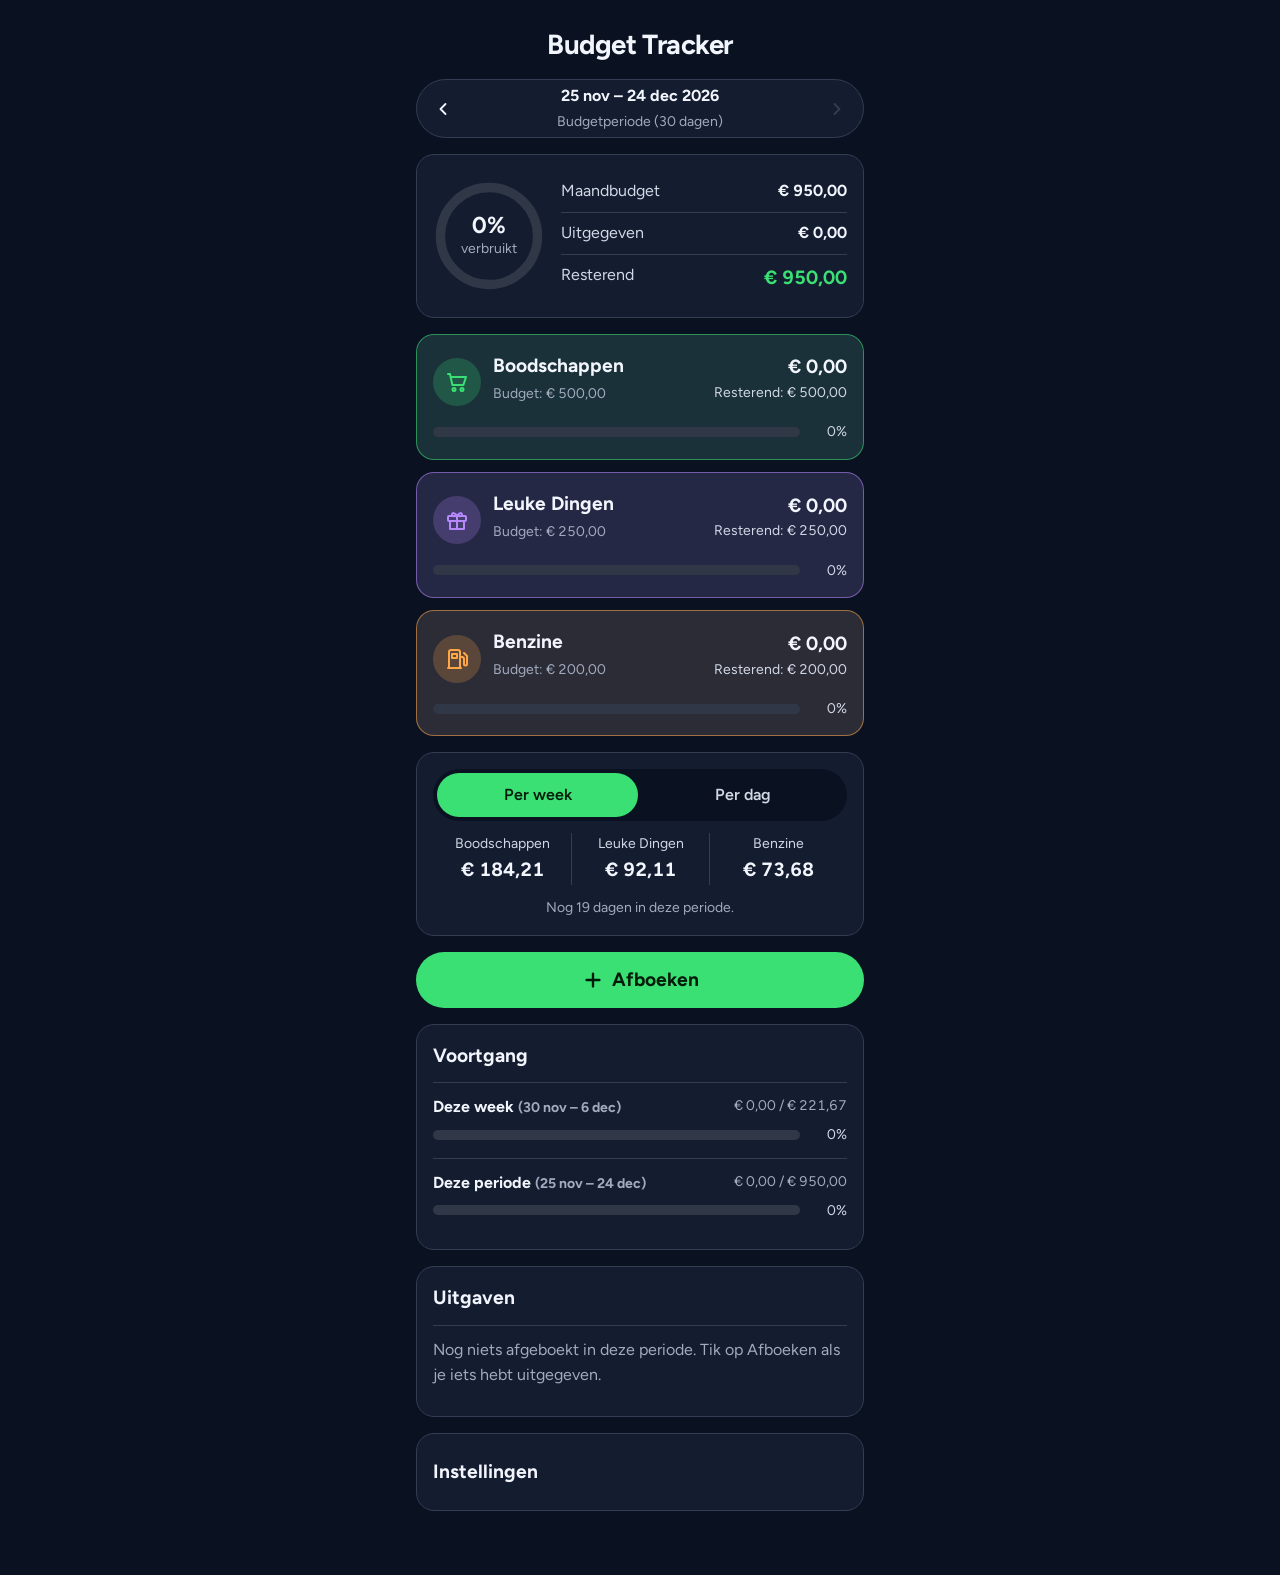
==== src/index.html @ 62d7f560 "Budget tracker: maandbudget, drie categorieën, afboeken en voortgang Co-Authored-By: Claude Opus 5.5" ====
<!doctype html>
<html lang="nl">
<head>
<meta charset="utf-8">
<meta name="viewport" content="width=device-width, initial-scale=1, viewport-fit=cover">
<meta name="theme-color" content="#151a2b">
<title>Budget Tracker</title>
<meta name="description" content="Eenvoudige budget tracker voor boodschappen, leuke dingen en benzine.">
<link rel="preconnect" href="https://fonts.googleapis.com">
<link rel="preconnect" href="https://fonts.gstatic.com" crossorigin>
<link href="https://fonts.googleapis.com/css2?family=Figtree:wght@400;600;700&display=swap" rel="stylesheet">
<link rel="stylesheet" href="style.css">
</head>
<body>
<main class="app">

  <header class="top">
    <h1>Budget Tracker</h1>
    <div class="period">
      <button class="icon-btn" id="prev" type="button" aria-label="Vorige periode">
        <svg aria-hidden="true" viewBox="0 0 24 24" fill="none" stroke="currentColor" stroke-width="2.2" stroke-linecap="round" stroke-linejoin="round"><path d="M15 18l-6-6 6-6"/></svg>
      </button>
      <div>
        <strong id="periodLabel">Deze periode</strong>
        <span id="periodSub">Budgetperiode</span>
      </div>
      <button class="icon-btn" id="next" type="button" aria-label="Volgende periode">
        <svg aria-hidden="true" viewBox="0 0 24 24" fill="none" stroke="currentColor" stroke-width="2.2" stroke-linecap="round" stroke-linejoin="round"><path d="M9 18l6-6-6-6"/></svg>
      </button>
    </div>
  </header>

  <section class="panel summary" aria-label="Samenvatting">
    <div class="ring" id="ring">
      <svg viewBox="0 0 120 120" aria-hidden="true">
        <circle class="track" cx="60" cy="60" r="52"/>
        <circle class="fill" id="ringFill" cx="60" cy="60" r="52" stroke-dasharray="326.73" stroke-dashoffset="326.73"/>
      </svg>
      <div class="ring-label"><strong class="num" id="ringPct">0%</strong><span>verbruikt</span></div>
    </div>
    <dl class="totals">
      <div><dt>Maandbudget</dt><dd class="num" id="tBudget">€ 950,00</dd></div>
      <div><dt>Uitgegeven</dt><dd class="num" id="tSpent">€ 0,00</dd></div>
      <div class="left" id="tLeftRow"><dt>Resterend</dt><dd class="num" id="tLeft">€ 950,00</dd></div>
    </dl>
  </section>

  <ul class="cats" id="cats" aria-label="Categorieën"></ul>

  <section class="panel" aria-label="Wat je nog kunt uitgeven">
    <div class="tabs" role="tablist">
      <button class="tab" role="tab" id="tabWeek" aria-selected="true" type="button">Per week</button>
      <button class="tab" role="tab" id="tabDay" aria-selected="false" type="button">Per dag</button>
    </div>
    <ul class="allow" id="allow"></ul>
    <p class="allow-note" id="allowNote">Wat je nog kunt uitgeven tot het eind van de periode.</p>
  </section>

  <button class="primary" id="openBook" type="button" aria-expanded="false" aria-controls="book">
    <svg aria-hidden="true" viewBox="0 0 24 24" fill="none" stroke="currentColor" stroke-width="2.6" stroke-linecap="round"><path d="M12 5v14M5 12h14"/></svg>
    Afboeken
  </button>

  <form class="panel book" id="book" hidden novalidate>
    <h2>Uitgave afboeken</h2>
    <div class="field">
      <label for="amount">Bedrag (€)</label>
      <input class="input num" id="amount" inputmode="decimal" autocomplete="off" placeholder="0,00" aria-describedby="amountErr">
      <p class="error" id="amountErr" aria-live="polite"></p>
    </div>
    <fieldset class="field">
      <legend>Categorie</legend>
      <div class="choices" id="choices"></div>
    </fieldset>
    <div class="field">
      <label for="note">Omschrijving (mag leeg)</label>
      <input class="input" id="note" autocomplete="off" placeholder="bv. Albert Heijn">
    </div>
    <div class="field">
      <label for="date">Datum</label>
      <input class="input" id="date" type="date">
    </div>
    <div class="row">
      <button class="ghost" type="button" id="cancelBook">Annuleren</button>
      <button class="primary" type="submit">Opslaan</button>
    </div>
  </form>

  <section class="panel progress" aria-label="Voortgang">
    <h2>Voortgang</h2>
    <div class="prog week">
      <div class="prog-head"><strong>Deze week <span id="weekRange"></span></strong><span class="num" id="weekNums"></span></div>
      <div class="bar"><div class="bar-track"><div class="bar-fill" id="weekBar"></div></div><span class="pct num" id="weekPct">0%</span></div>
    </div>
    <div class="prog">
      <div class="prog-head"><strong>Deze periode <span id="monthRange"></span></strong><span class="num" id="monthNums"></span></div>
      <div class="bar"><div class="bar-track"><div class="bar-fill" id="monthBar"></div></div><span class="pct num" id="monthPct">0%</span></div>
    </div>
  </section>

  <section class="panel list" aria-label="Uitgaven">
    <h2>Uitgaven</h2>
    <ul class="items" id="items"></ul>
    <p class="empty" id="empty">Nog niets afgeboekt in deze periode. Tik op Afboeken als je iets hebt uitgegeven.</p>
  </section>

  <details class="panel settings">
    <summary>Instellingen</summary>
    <form class="settings-grid" id="settings">
      <div class="field"><label for="bBood">Budget boodschappen (€)</label><input class="input num" id="bBood" inputmode="decimal"></div>
      <div class="field"><label for="bLeuk">Budget leuke dingen (€)</label><input class="input num" id="bLeuk" inputmode="decimal"></div>
      <div class="field"><label for="bBenz">Budget benzine (€)</label><input class="input num" id="bBenz" inputmode="decimal"></div>
      <div class="field"><label for="startDay">Periode begint op dag</label><input class="input num" id="startDay" type="number" min="1" max="28"></div>
      <button class="primary" type="submit">Bewaren</button>
    </form>
  </details>

</main>

<div class="toast" id="toast" role="status" hidden><span id="toastText"></span><button type="button" id="undo">Ongedaan maken</button></div>

<script src="app.js"></script>
</body>
</html>
---- src/style.css ----
/* Hallmark · shape: app screen · genre: atmospheric · theme: custom (after the owner's reference image)
 * paper: oklch(18% 0.035 265) · accent: oklch(80% 0.2 150) · display: Figtree · body: Figtree
 * nav: none, one screen with a period switcher · signature: the three envelopes, each with its own bar · states: empty, full, over budget
 * axes: night/sans/green · posture: single column, phone first · contrast: pass · v2.0.0 */
/* Hallmark · pre-emit critique: P4 H4 E4 S4 R3 V4 · weakest: R, the reference fixes the look, so the craft goes into states and numbers */
/* Hallmark · waive F5 · .cat-icon · the round category coins are in the owner's reference image */
/* Hallmark · waive F7 · .bar-track, .period, .tabs · bars and switchers are pill-shaped in the owner's reference */
@import url("./tokens.css");
@import url("./base.css");

body {
  background: var(--color-paper);
  min-height: 100dvh;
}

.app {
  max-width: 30rem;
  margin-inline: auto;
  padding: var(--space-md) var(--space-md) var(--space-2xl);
  display: grid;
  gap: var(--space-md);
}

/* top */
.top { display: grid; gap: var(--space-sm); justify-items: center; padding-top: var(--space-xs); }
.top h1 { font-size: var(--text-2xl); font-weight: 700; letter-spacing: var(--tracking-display); }
.period {
  display: grid;
  grid-template-columns: 44px minmax(0, 1fr) 44px;
  align-items: center;
  width: 100%;
  background: var(--color-paper-2);
  border: 1px solid var(--color-rule);
  border-radius: var(--radius-pill);
  padding: var(--space-2xs);
  text-align: center;
}
.period strong { display: block; font-size: var(--text-md); }
.period span { font-size: var(--text-sm); color: var(--color-muted); }

.icon-btn {
  width: 44px; height: 44px;
  display: grid; place-items: center;
  border: 0; border-radius: var(--radius-pill);
  background: transparent; color: var(--color-ink);
  cursor: pointer;
  transition: background-color var(--dur-micro) var(--ease-out), opacity var(--dur-micro);
}
.icon-btn:hover { background: var(--color-paper-3); }
.icon-btn:active { transform: scale(0.94); }
.icon-btn:disabled { color: var(--color-rule); cursor: not-allowed; background: transparent; }
.icon-btn svg { width: 20px; height: 20px; }

/* panel */
.panel {
  background: var(--color-paper-2);
  color: var(--color-ink);
  border: 1px solid var(--color-rule);
  border-radius: var(--radius-card);
  padding: var(--space-md);
}

/* summary */
.summary { display: grid; grid-template-columns: 112px minmax(0, 1fr); gap: var(--space-md); align-items: center; }
.ring { position: relative; width: 112px; height: 112px; }
.ring svg { width: 100%; height: 100%; transform: rotate(-90deg); }
.ring circle { fill: none; stroke-width: 10; }
.ring .track { stroke: var(--color-track); }
.ring .fill { stroke: var(--color-accent); stroke-linecap: round; transition: stroke-dashoffset var(--dur-long) var(--ease-out); }
.ring.over .fill { stroke: var(--color-warn); }
.ring-label { position: absolute; inset: 0; display: grid; place-content: center; text-align: center; }
.ring-label strong { font-size: var(--text-xl); line-height: 1.1; }
.ring-label span { font-size: var(--text-sm); color: var(--color-muted); }

.totals { display: grid; margin: 0; }
.totals div { display: flex; justify-content: space-between; gap: var(--space-xs); padding-block: var(--space-xs); border-bottom: 1px solid var(--color-rule); }
.totals div:last-child { border-bottom: 0; }
.totals dt { color: var(--color-ink-2); }
.totals dd { margin: 0; font-weight: 700; }
.totals .left dd { color: var(--color-accent); font-size: var(--text-lg); }
.totals .left.over dd { color: var(--color-warn); }

/* envelopes, the signature */
.cats { display: grid; gap: var(--space-sm); list-style: none; margin: 0; padding: 0; }
.cat {
  --c: var(--color-cat-1);
  display: grid;
  grid-template-columns: 48px minmax(0, 1fr) auto;
  gap: var(--space-xs) var(--space-sm);
  align-items: center;
  background: color-mix(in oklab, var(--c) 12%, var(--color-paper-2));
  border: 1px solid color-mix(in oklab, var(--c) 55%, transparent);
  border-radius: var(--radius-card);
  padding: var(--space-md);
}
.cat[data-cat="leuk"] { --c: var(--color-cat-2); }
.cat[data-cat="benzine"] { --c: var(--color-cat-3); }
.cat-icon {
  width: 48px; height: 48px; border-radius: var(--radius-pill);
  display: grid; place-items: center;
  background: color-mix(in oklab, var(--c) 22%, transparent);
  color: var(--c);
  grid-row: span 2;
}
.cat-icon svg { width: 24px; height: 24px; }
.cat h2 { font-size: var(--text-lg); font-weight: 700; }
.cat .budget { font-size: var(--text-sm); color: var(--color-muted); }
.cat .spent { text-align: right; font-weight: 700; font-size: var(--text-lg); }
.cat .rest { text-align: right; font-size: var(--text-sm); color: var(--color-ink-2); }
.cat .rest.over { color: var(--color-warn); }
.bar { grid-column: 1 / -1; display: grid; grid-template-columns: minmax(0, 1fr) 3.5ch; gap: var(--space-sm); align-items: center; }
.bar-track { height: 10px; border-radius: var(--radius-pill); background: var(--color-track); overflow: hidden; }
.bar-fill { height: 100%; width: 100%; border-radius: inherit; background: var(--c); transform-origin: left; transform: scaleX(0); transition: transform var(--dur-long) var(--ease-out); }
.bar-fill.over { background: var(--color-warn); }
.bar .pct { font-size: var(--text-sm); color: var(--color-ink-2); text-align: right; }

/* per week / per dag */
.tabs { display: grid; grid-template-columns: 1fr 1fr; gap: var(--space-2xs); background: var(--color-paper); border-radius: var(--radius-pill); padding: var(--space-2xs); }
.tab {
  min-height: 44px; border: 0; border-radius: var(--radius-pill);
  background: transparent; color: var(--color-ink-2); font-weight: 600; cursor: pointer;
  transition: background-color var(--dur-micro) var(--ease-out), color var(--dur-micro);
}
.tab:hover { color: var(--color-ink); }
.tab[aria-selected="true"] { background: var(--color-accent); color: var(--color-accent-ink); }
.allow-note { font-size: var(--text-sm); color: var(--color-muted); margin-top: var(--space-sm); text-align: center; }
.allow { display: grid; grid-template-columns: repeat(3, minmax(0, 1fr)); margin: var(--space-sm) 0 0; padding: 0; list-style: none; }
.allow li { text-align: center; padding-inline: var(--space-2xs); border-left: 1px solid var(--color-rule); }
.allow li:first-child { border-left: 0; }
.allow span { display: block; font-size: var(--text-sm); color: var(--color-ink-2); }
.allow strong { font-size: var(--text-lg); }

/* afboeken */
.primary {
  width: 100%; min-height: 56px;
  display: inline-flex; align-items: center; justify-content: center; gap: var(--space-xs);
  border: 0; border-radius: var(--radius-pill);
  background: var(--color-accent); color: var(--color-accent-ink);
  font-size: var(--text-lg); font-weight: 700; cursor: pointer;
  transition: filter var(--dur-micro) var(--ease-out), transform var(--dur-micro) var(--ease-out);
}
.primary:hover { filter: brightness(1.08); }
.primary:active { transform: scale(0.98); }
.primary:disabled { background: var(--color-paper-3); color: var(--color-muted); cursor: not-allowed; }
.primary svg { width: 22px; height: 22px; }

.book { display: grid; gap: var(--space-sm); }
.book h2 { font-size: var(--text-lg); font-weight: 700; }
.field { display: grid; gap: var(--space-2xs); }
.field label, .field legend { font-size: var(--text-sm); color: var(--color-ink-2); padding: 0; }
fieldset.field { border: 0; margin: 0; padding: 0; }
.input {
  min-height: 48px; padding: 0 var(--space-sm);
  border-radius: var(--radius-control);
  border: 1px solid var(--color-rule);
  background: var(--color-paper); color: var(--color-ink);
  font-size: var(--text-lg);
  transition: border-color var(--dur-micro);
}
.input:hover { border-color: var(--color-muted); }
.input:focus-visible { outline: 2px solid var(--color-focus); outline-offset: 1px; border-color: var(--color-accent); }
.input[aria-invalid="true"] { border-color: var(--color-warn); }
.input::placeholder { color: var(--color-muted); }
.error { font-size: var(--text-sm); color: var(--color-warn); min-height: 1.2em; }
.choices { display: grid; grid-template-columns: repeat(3, minmax(0, 1fr)); gap: var(--space-xs); }
.choice { position: relative; }
.choice input { position: absolute; opacity: 0; inset: 0; margin: 0; cursor: pointer; }
.choice span {
  display: grid; place-items: center; min-height: 48px; padding: var(--space-2xs);
  border-radius: var(--radius-control); border: 1px solid var(--color-rule);
  background: var(--color-paper); font-size: var(--text-sm); font-weight: 600; text-align: center;
  transition: border-color var(--dur-micro), background-color var(--dur-micro);
}
.choice:hover span { border-color: var(--color-muted); }
.choice input:checked + span { border-color: var(--c); background: color-mix(in oklab, var(--c) 18%, var(--color-paper)); color: var(--color-ink); }
.choice input:focus-visible + span { outline: 2px solid var(--color-focus); outline-offset: 2px; }
.choice[data-cat="boodschappen"] { --c: var(--color-cat-1); }
.choice[data-cat="leuk"] { --c: var(--color-cat-2); }
.choice[data-cat="benzine"] { --c: var(--color-cat-3); }
.row { display: flex; gap: var(--space-xs); }
.ghost {
  min-height: 48px; padding: 0 var(--space-md);
  border-radius: var(--radius-pill); border: 1px solid var(--color-rule);
  background: transparent; color: var(--color-ink); font-weight: 600; cursor: pointer;
  transition: background-color var(--dur-micro), border-color var(--dur-micro);
}
.ghost:hover { background: var(--color-paper-3); }
.ghost:active { transform: scale(0.98); }
.row .primary { flex: 1; min-height: 48px; font-size: var(--text-md); }

/* voortgang */
.progress h2, .list h2 { font-size: var(--text-lg); font-weight: 700; margin-bottom: var(--space-sm); }
.prog { display: grid; gap: var(--space-2xs); padding-block: var(--space-sm); border-top: 1px solid var(--color-rule); }
.prog-head { display: flex; justify-content: space-between; gap: var(--space-xs); flex-wrap: wrap; }
.prog-head span { color: var(--color-muted); font-size: var(--text-sm); }
.prog .bar { --c: var(--color-accent); }
.prog.week .bar { --c: var(--color-cat-3); }

/* uitgaven */
.items { list-style: none; margin: 0; padding: 0; }
.item { display: grid; grid-template-columns: 10px minmax(0, 1fr) auto 44px; gap: var(--space-sm); align-items: center; padding-block: var(--space-xs); border-top: 1px solid var(--color-rule); }
.item .swatch { width: 10px; height: 10px; border-radius: var(--radius-pill); background: var(--c); }
.item[data-cat="boodschappen"] { --c: var(--color-cat-1); }
.item[data-cat="leuk"] { --c: var(--color-cat-2); }
.item[data-cat="benzine"] { --c: var(--color-cat-3); }
.item .what { min-width: 0; overflow-wrap: anywhere; }
.item .what span { display: block; font-size: var(--text-sm); color: var(--color-muted); }
.item .amt { font-weight: 700; }
.empty { color: var(--color-muted); padding-block: var(--space-sm); border-top: 1px solid var(--color-rule); }

/* instellingen */
details.settings summary { cursor: pointer; font-weight: 700; font-size: var(--text-lg); min-height: 44px; display: flex; align-items: center; }
details.settings summary:focus-visible { outline: 2px solid var(--color-focus); outline-offset: 2px; border-radius: var(--radius-control); }
.settings-grid { display: grid; gap: var(--space-sm); margin-top: var(--space-sm); }

.toast {
  position: fixed; left: 50%; bottom: var(--space-lg); z-index: var(--z-toast);
  translate: -50% 0;
  display: flex; gap: var(--space-sm); align-items: center;
  background: var(--color-paper-3); color: var(--color-ink);
  border: 1px solid var(--color-rule); border-radius: var(--radius-pill);
  padding: var(--space-xs) var(--space-xs) var(--space-xs) var(--space-md);
}
.toast button { min-height: 40px; border: 0; border-radius: var(--radius-pill); background: var(--color-ink); color: var(--color-paper); padding: 0 var(--space-md); font-weight: 700; cursor: pointer; }
.toast button:hover { background: var(--color-ink-2); }
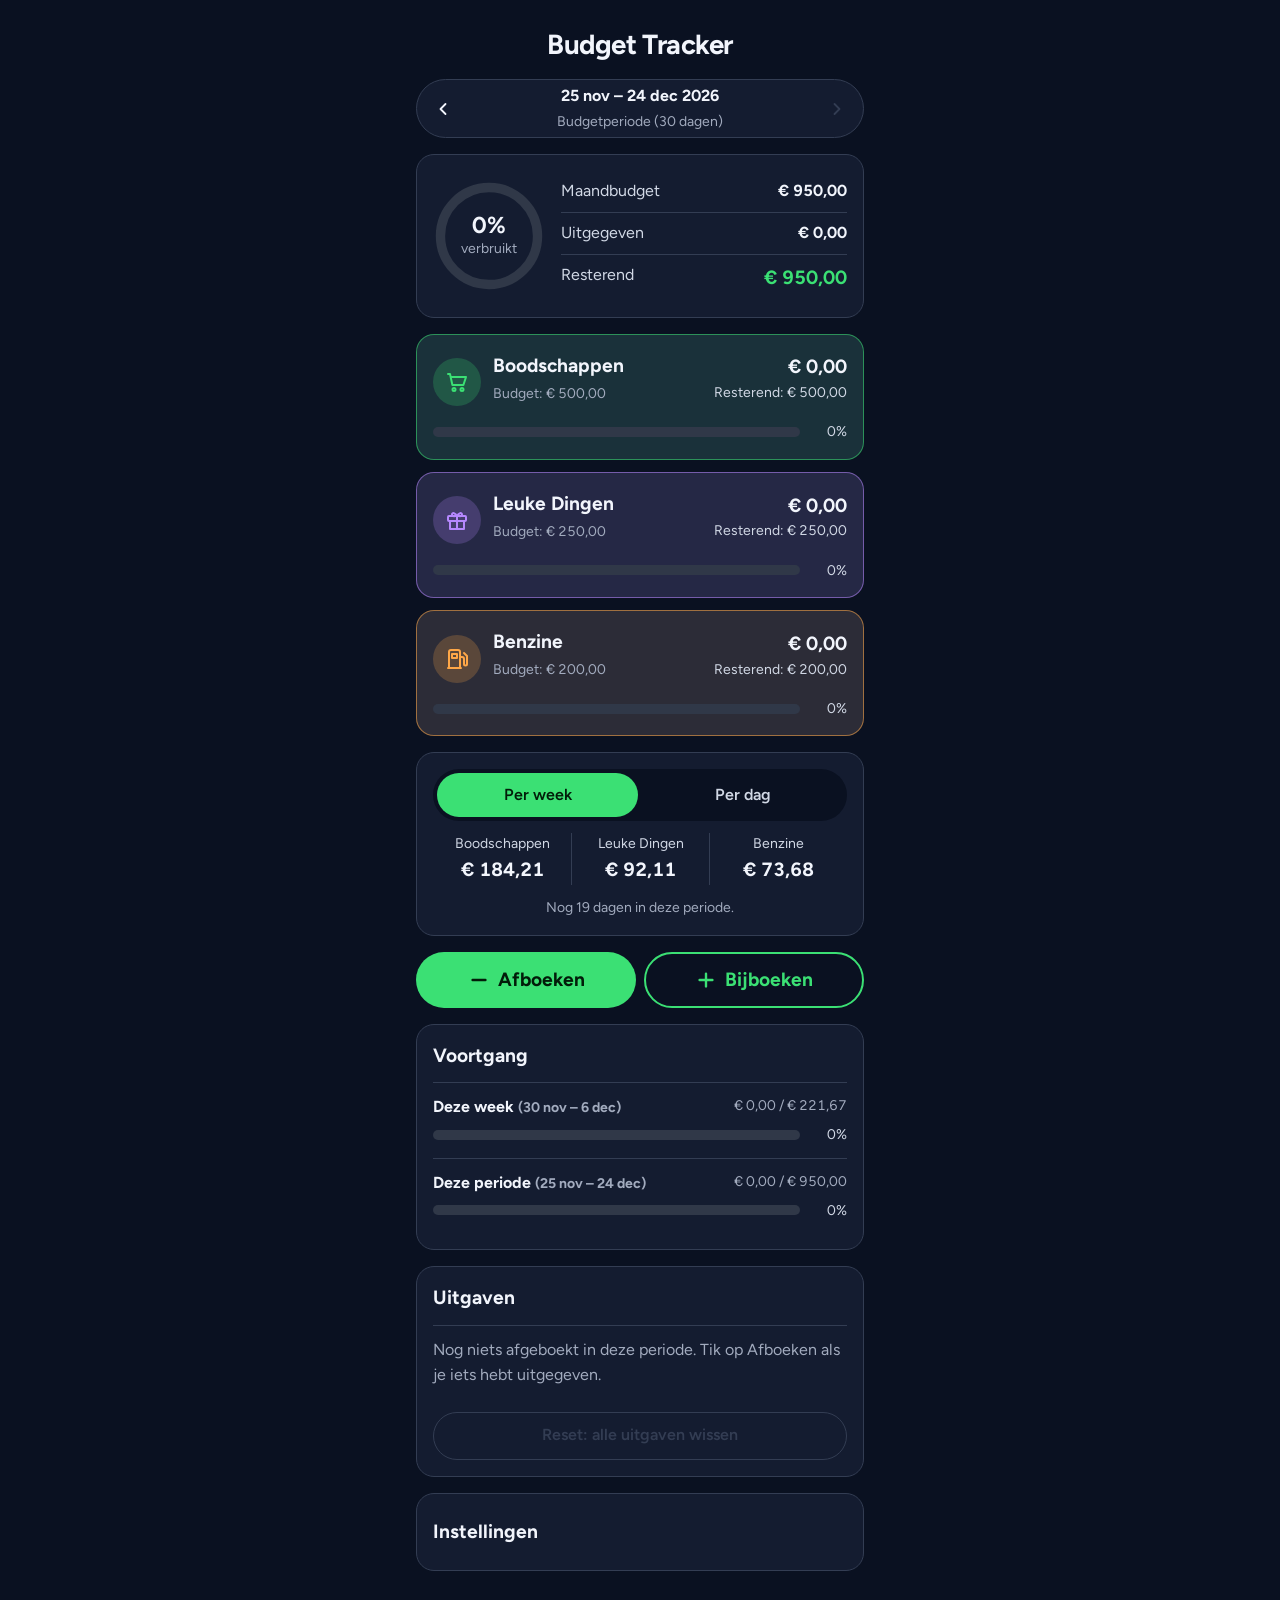
==== commit e4ece923: "Bijboeken-knop en reset-knop (met ongedaan maken) Co-Authored-By: Claude Opus 5.5 <noreply@anthropic" ====
--- a/src/index.html
+++ b/src/index.html
@@ -56,13 +56,20 @@
     <p class="allow-note" id="allowNote">Wat je nog kunt uitgeven tot het eind van de periode.</p>
   </section>
 
-  <button class="primary" id="openBook" type="button" aria-expanded="false" aria-controls="book">
-    <svg aria-hidden="true" viewBox="0 0 24 24" fill="none" stroke="currentColor" stroke-width="2.6" stroke-linecap="round"><path d="M12 5v14M5 12h14"/></svg>
-    Afboeken
-  </button>
+  <div class="actions" id="actions">
+    <button class="primary" id="openBook" type="button" aria-expanded="false" aria-controls="book">
+      <svg aria-hidden="true" viewBox="0 0 24 24" fill="none" stroke="currentColor" stroke-width="2.6" stroke-linecap="round"><path d="M5 12h14"/></svg>
+      Afboeken
+    </button>
+    <button class="secondary" id="openBij" type="button" aria-expanded="false" aria-controls="book">
+      <svg aria-hidden="true" viewBox="0 0 24 24" fill="none" stroke="currentColor" stroke-width="2.6" stroke-linecap="round"><path d="M12 5v14M5 12h14"/></svg>
+      Bijboeken
+    </button>
+  </div>
 
   <form class="panel book" id="book" hidden novalidate>
-    <h2>Uitgave afboeken</h2>
+    <h2 id="bookTitle">Uitgave afboeken</h2>
+    <p class="book-hint" id="bookHint" hidden>Geld terug of extra erbij: dit komt bij het resterende bedrag van de categorie.</p>
     <div class="field">
       <label for="amount">Bedrag (€)</label>
       <input class="input num" id="amount" inputmode="decimal" autocomplete="off" placeholder="0,00" aria-describedby="amountErr">
@@ -102,6 +109,7 @@
     <h2>Uitgaven</h2>
     <ul class="items" id="items"></ul>
     <p class="empty" id="empty">Nog niets afgeboekt in deze periode. Tik op Afboeken als je iets hebt uitgegeven.</p>
+    <button class="ghost reset" id="reset" type="button">Reset: alle uitgaven wissen</button>
   </section>
 
   <details class="panel settings">
--- a/src/style.css
+++ b/src/style.css
@@ -144,6 +144,23 @@
 .primary:disabled { background: var(--color-paper-3); color: var(--color-muted); cursor: not-allowed; }
 .primary svg { width: 22px; height: 22px; }
 
+.actions { display: grid; grid-template-columns: minmax(0, 1fr) minmax(0, 1fr); gap: var(--space-xs); }
+.secondary {
+  min-height: 56px;
+  display: inline-flex; align-items: center; justify-content: center; gap: var(--space-xs);
+  border: 2px solid var(--color-accent); border-radius: var(--radius-pill);
+  background: transparent; color: var(--color-accent);
+  font-size: var(--text-lg); font-weight: 700; cursor: pointer;
+  transition: background-color var(--dur-micro) var(--ease-out), transform var(--dur-micro) var(--ease-out);
+}
+.secondary:hover { background: color-mix(in oklab, var(--color-accent) 12%, transparent); }
+.secondary:active { transform: scale(0.98); }
+.secondary svg { width: 22px; height: 22px; }
+.book-hint { font-size: var(--text-sm); color: var(--color-muted); }
+.item .amt.plus { color: var(--color-accent); }
+.reset { width: 100%; margin-top: var(--space-sm); color: var(--color-warn); border-color: color-mix(in oklab, var(--color-warn) 45%, transparent); }
+.reset:hover { background: color-mix(in oklab, var(--color-warn) 12%, transparent); }
+.reset:disabled { color: var(--color-rule); border-color: var(--color-rule); background: transparent; cursor: not-allowed; }
 .book { display: grid; gap: var(--space-sm); }
 .book h2 { font-size: var(--text-lg); font-weight: 700; }
 .field { display: grid; gap: var(--space-2xs); }
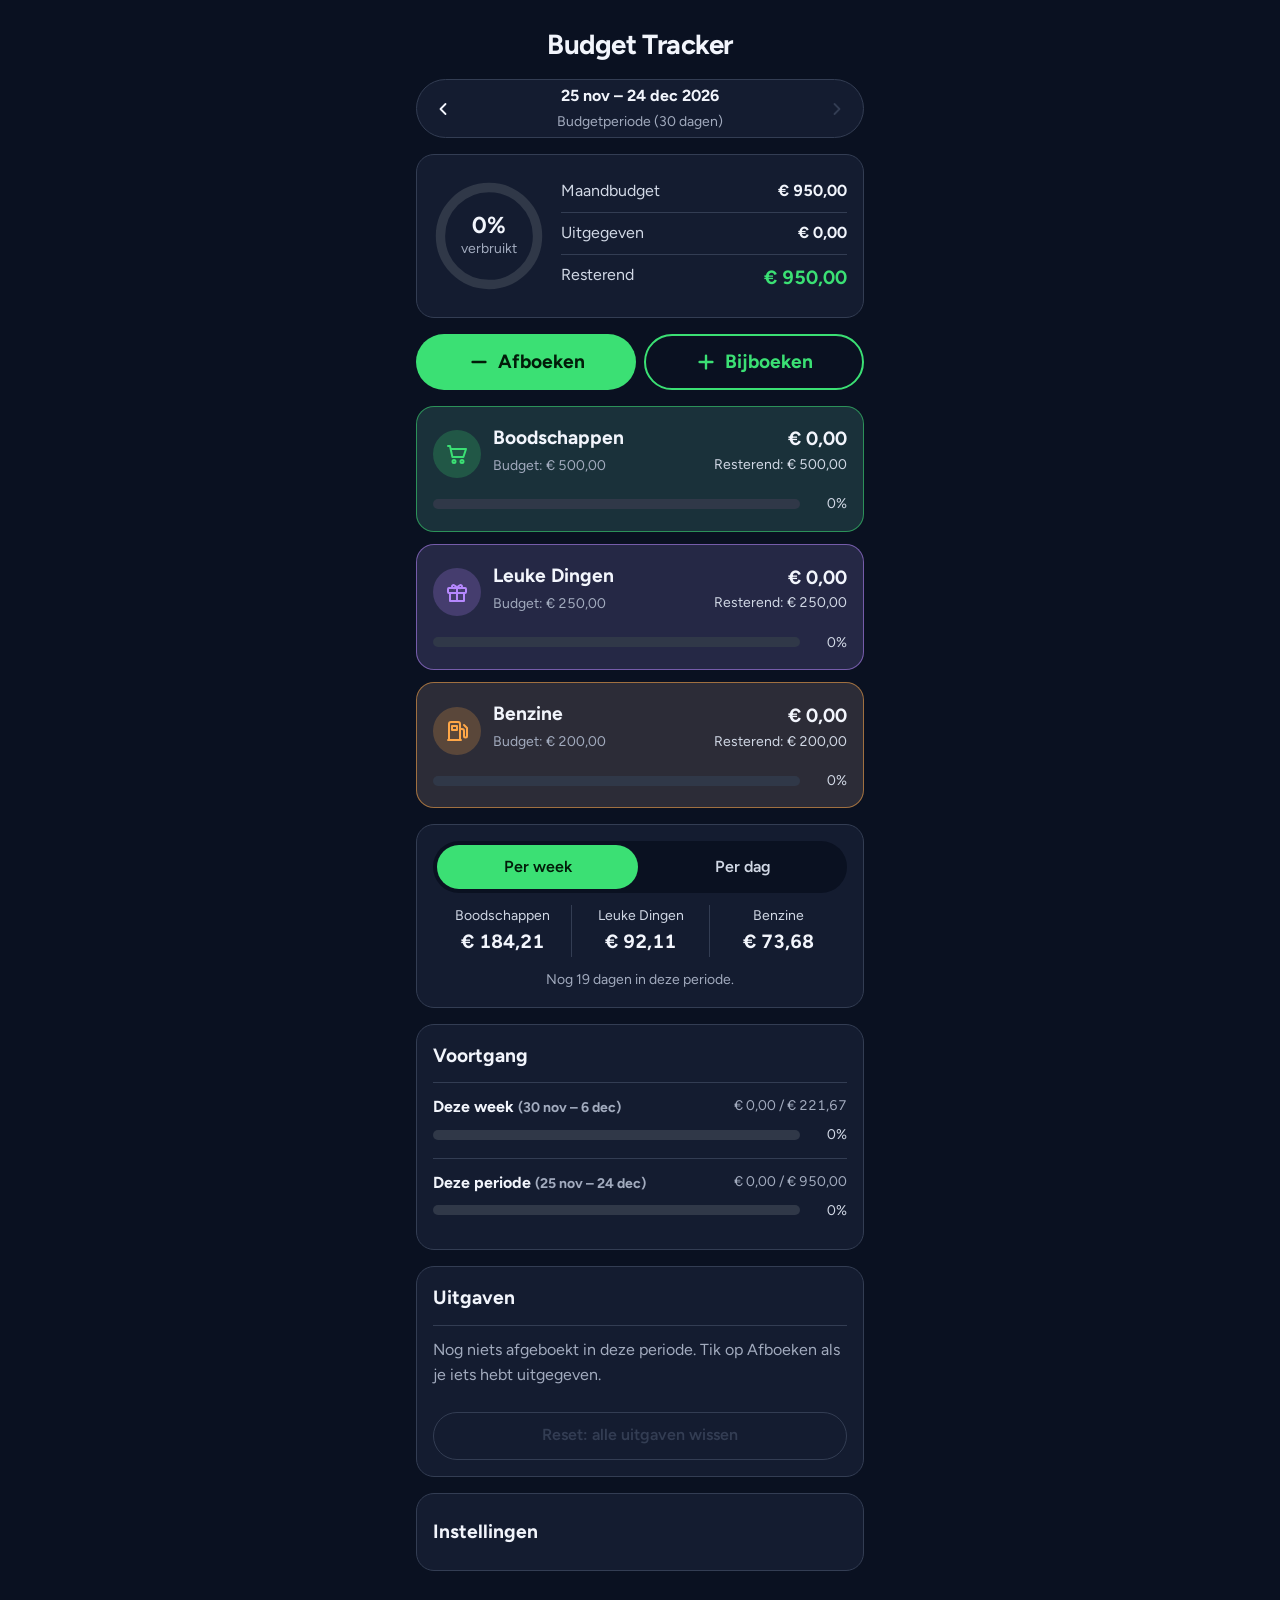
==== commit 0f2d8852: "Afboeken/Bijboeken als 3e blok, categorienamen breken niet meer af op smalle schermen Co-Authored-By" ====
--- a/src/index.html
+++ b/src/index.html
@@ -45,17 +45,6 @@
     </dl>
   </section>
 
-  <ul class="cats" id="cats" aria-label="Categorieën"></ul>
-
-  <section class="panel" aria-label="Wat je nog kunt uitgeven">
-    <div class="tabs" role="tablist">
-      <button class="tab" role="tab" id="tabWeek" aria-selected="true" type="button">Per week</button>
-      <button class="tab" role="tab" id="tabDay" aria-selected="false" type="button">Per dag</button>
-    </div>
-    <ul class="allow" id="allow"></ul>
-    <p class="allow-note" id="allowNote">Wat je nog kunt uitgeven tot het eind van de periode.</p>
-  </section>
-
   <div class="actions" id="actions">
     <button class="primary" id="openBook" type="button" aria-expanded="false" aria-controls="book">
       <svg aria-hidden="true" viewBox="0 0 24 24" fill="none" stroke="currentColor" stroke-width="2.6" stroke-linecap="round"><path d="M5 12h14"/></svg>
@@ -92,6 +81,17 @@
       <button class="primary" type="submit">Opslaan</button>
     </div>
   </form>
+
+  <ul class="cats" id="cats" aria-label="Categorieën"></ul>
+
+  <section class="panel" aria-label="Wat je nog kunt uitgeven">
+    <div class="tabs" role="tablist">
+      <button class="tab" role="tab" id="tabWeek" aria-selected="true" type="button">Per week</button>
+      <button class="tab" role="tab" id="tabDay" aria-selected="false" type="button">Per dag</button>
+    </div>
+    <ul class="allow" id="allow"></ul>
+    <p class="allow-note" id="allowNote">Wat je nog kunt uitgeven tot het eind van de periode.</p>
+  </section>
 
   <section class="panel progress" aria-label="Voortgang">
     <h2>Voortgang</h2>
--- a/src/style.css
+++ b/src/style.css
@@ -103,7 +103,9 @@
   grid-row: span 2;
 }
 .cat-icon svg { width: 24px; height: 24px; }
-.cat h2 { font-size: var(--text-lg); font-weight: 700; }
+.cat h2 { font-size: var(--text-lg); font-weight: 700; overflow-wrap: normal; white-space: nowrap; overflow: hidden; text-overflow: ellipsis; }
+.cat .budget, .cat .rest { white-space: nowrap; }
+@media (max-width: 24rem) { .cat { grid-template-columns: 40px minmax(0, 1fr) auto; padding: var(--space-sm); } .cat-icon { width: 40px; height: 40px; } .cat h2 { font-size: var(--text-md); } .cat .spent { font-size: var(--text-md); } .cat .rest, .cat .budget { font-size: var(--text-xs); } }
 .cat .budget { font-size: var(--text-sm); color: var(--color-muted); }
 .cat .spent { text-align: right; font-weight: 700; font-size: var(--text-lg); }
 .cat .rest { text-align: right; font-size: var(--text-sm); color: var(--color-ink-2); }
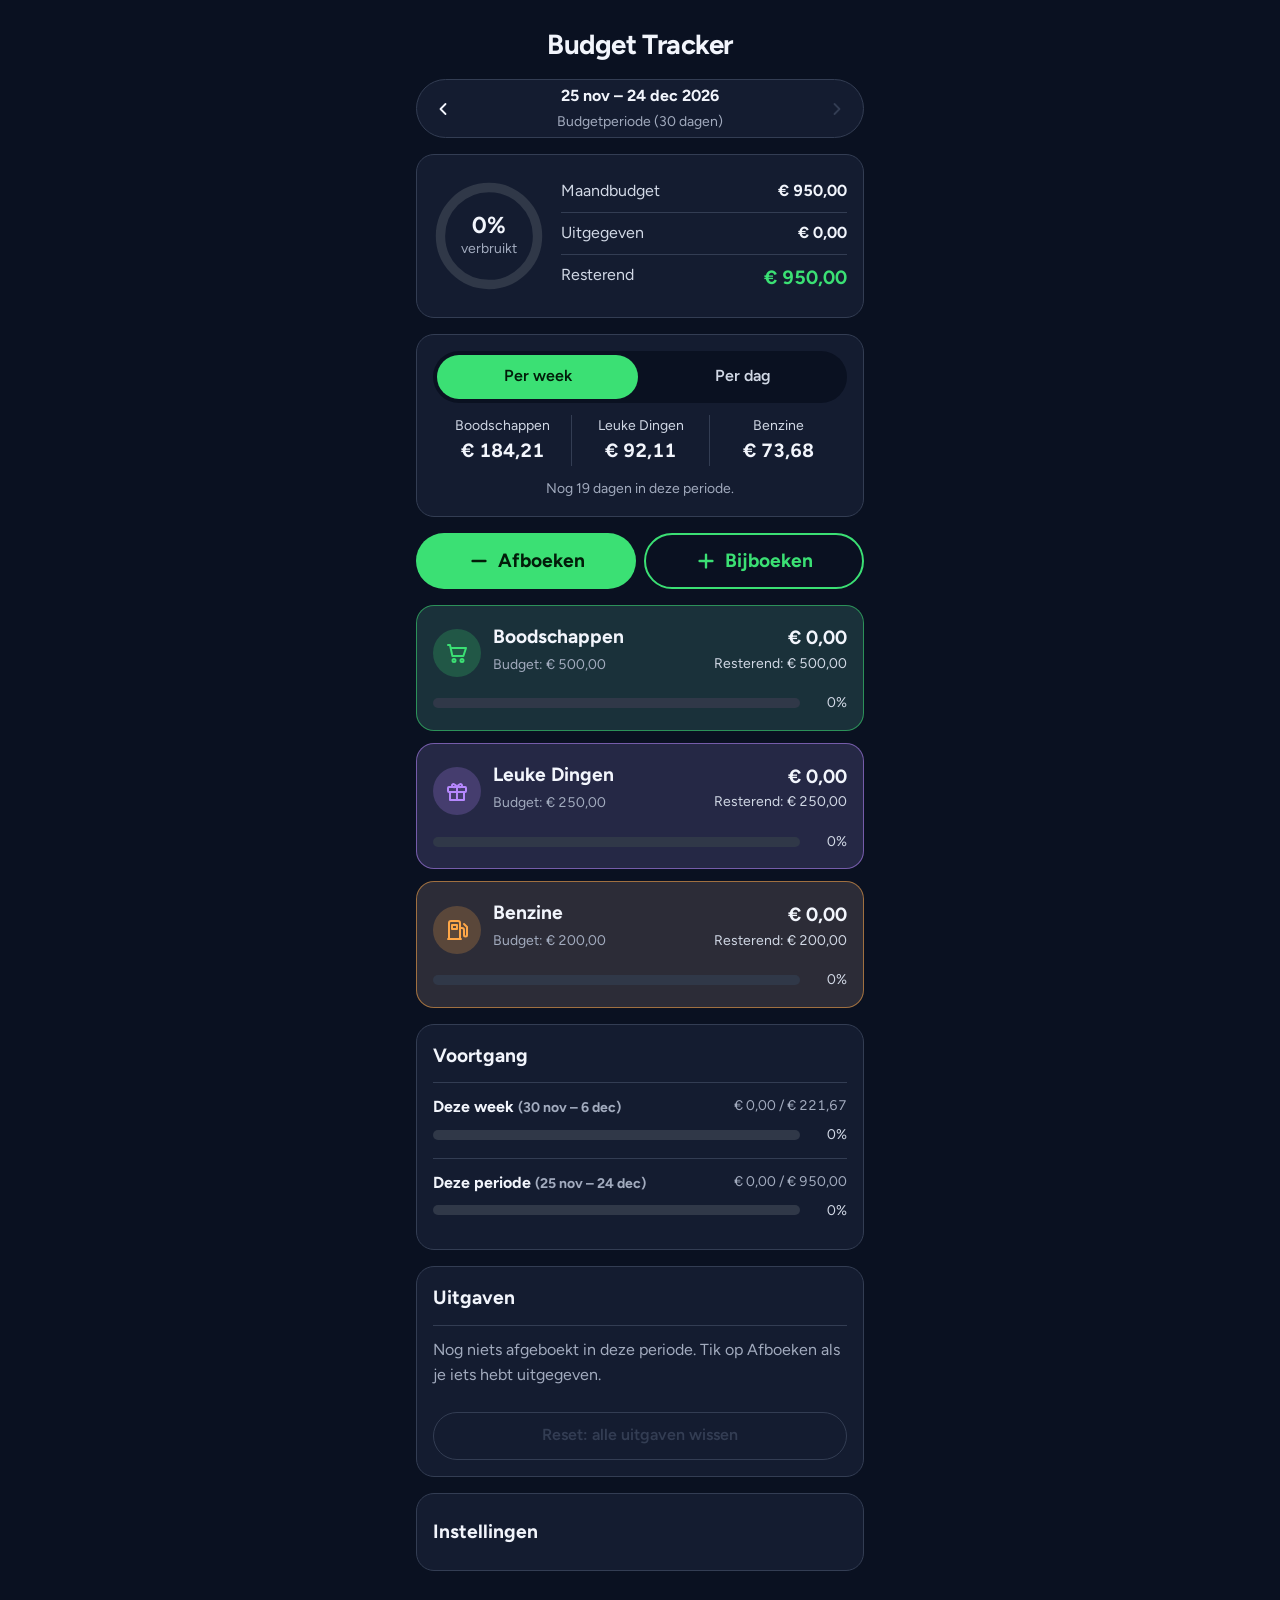
==== commit 3806ec6a: "Per week/dag-blok en knoppen samen als 3e blok Co-Authored-By: Claude Opus 5.5 <noreply@anthropic.co" ====
--- a/src/index.html
+++ b/src/index.html
@@ -45,6 +45,15 @@
     </dl>
   </section>
 
+  <section class="panel" aria-label="Wat je nog kunt uitgeven">
+    <div class="tabs" role="tablist">
+      <button class="tab" role="tab" id="tabWeek" aria-selected="true" type="button">Per week</button>
+      <button class="tab" role="tab" id="tabDay" aria-selected="false" type="button">Per dag</button>
+    </div>
+    <ul class="allow" id="allow"></ul>
+    <p class="allow-note" id="allowNote">Wat je nog kunt uitgeven tot het eind van de periode.</p>
+  </section>
+
   <div class="actions" id="actions">
     <button class="primary" id="openBook" type="button" aria-expanded="false" aria-controls="book">
       <svg aria-hidden="true" viewBox="0 0 24 24" fill="none" stroke="currentColor" stroke-width="2.6" stroke-linecap="round"><path d="M5 12h14"/></svg>
@@ -84,15 +93,6 @@
 
   <ul class="cats" id="cats" aria-label="Categorieën"></ul>
 
-  <section class="panel" aria-label="Wat je nog kunt uitgeven">
-    <div class="tabs" role="tablist">
-      <button class="tab" role="tab" id="tabWeek" aria-selected="true" type="button">Per week</button>
-      <button class="tab" role="tab" id="tabDay" aria-selected="false" type="button">Per dag</button>
-    </div>
-    <ul class="allow" id="allow"></ul>
-    <p class="allow-note" id="allowNote">Wat je nog kunt uitgeven tot het eind van de periode.</p>
-  </section>
-
   <section class="panel progress" aria-label="Voortgang">
     <h2>Voortgang</h2>
     <div class="prog week">
